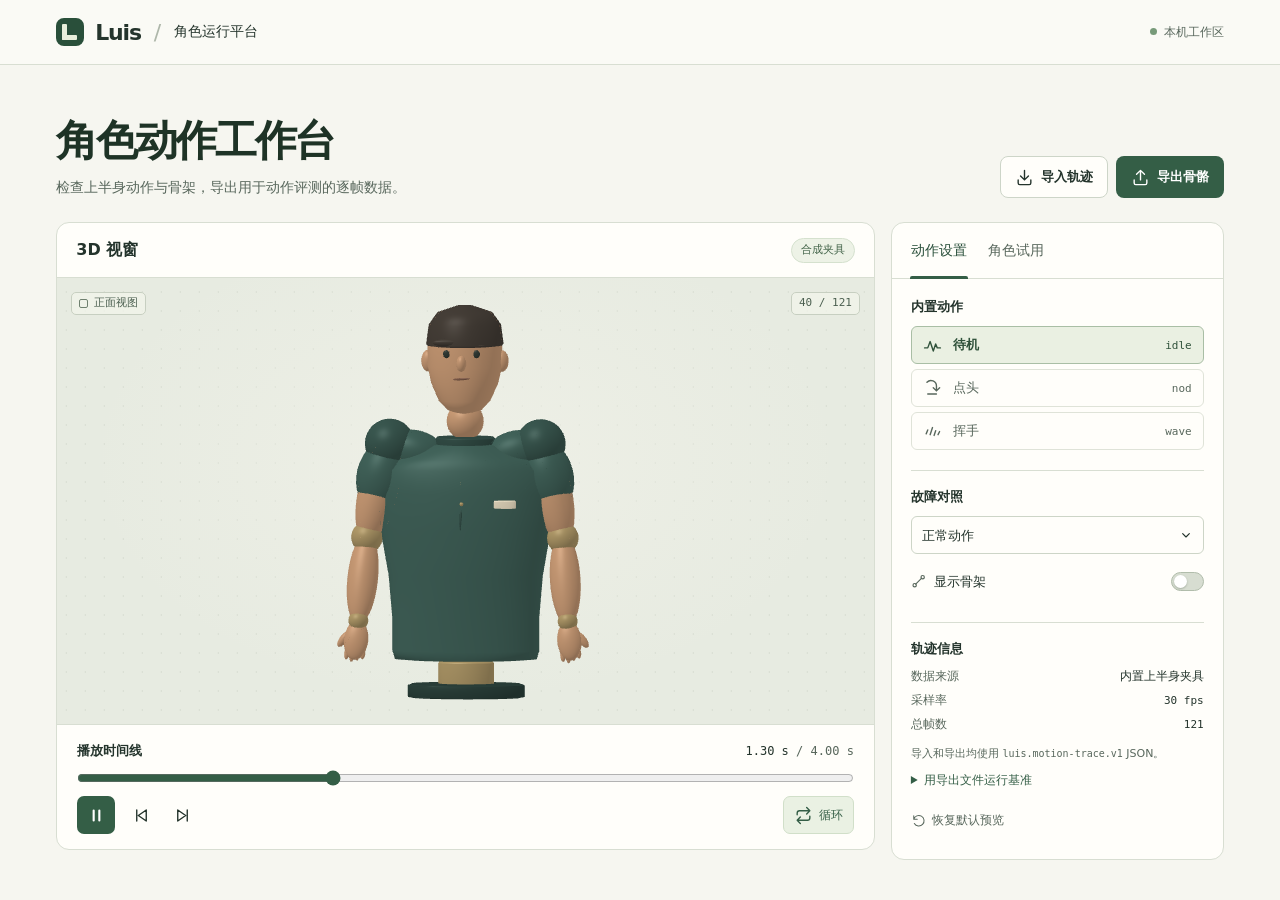
==== platform/web/index.html @ 9c7585a4 "Add Luis benchmark, motion ablations and web character runtime" ====
<!doctype html>
<html lang="zh-CN">
<head>
  <meta charset="utf-8">
  <meta name="viewport" content="width=device-width, initial-scale=1">
  <meta name="theme-color" content="#f6f6f0">
  <title>角色动作工作台 · Luis</title>
  <link rel="stylesheet" href="./style.css">
  <link rel="stylesheet" href="./companion.css">
</head>
<body>
  <svg class="symbols" xmlns="http://www.w3.org/2000/svg" aria-hidden="true">
    <symbol id="i-import" viewBox="0 0 24 24"><path d="M12 3v12m-5-5 5 5 5-5M4 15v4a2 2 0 0 0 2 2h12a2 2 0 0 0 2-2v-4"/></symbol>
    <symbol id="i-export" viewBox="0 0 24 24"><path d="M12 15V3m-5 5 5-5 5 5M4 15v4a2 2 0 0 0 2 2h12a2 2 0 0 0 2-2v-4"/></symbol>
    <symbol id="i-play" viewBox="0 0 24 24"><path d="m8 4 12 8-12 8z"/></symbol>
    <symbol id="i-pause" viewBox="0 0 24 24"><path d="M8 5v14m8-14v14" stroke-width="3"/></symbol>
    <symbol id="i-prev" viewBox="0 0 24 24"><path d="M6 5v14m12 0L8 12l10-7z"/></symbol>
    <symbol id="i-next" viewBox="0 0 24 24"><path d="M18 5v14M6 19l10-7L6 5z"/></symbol>
    <symbol id="i-loop" viewBox="0 0 24 24"><path d="m16 2 4 4-4 4M4 11V9a3 3 0 0 1 3-3h13M8 22l-4-4 4-4m12-1v2a3 3 0 0 1-3 3H4"/></symbol>
    <symbol id="i-idle" viewBox="0 0 24 24"><path d="M2 15h4l3-8 4 12 3-9 2 5h4"/></symbol>
    <symbol id="i-nod" viewBox="0 0 24 24"><path d="M5 4a7 7 0 0 1 12 5v6m-4-4 4 4 4-4M6 19h11"/></symbol>
    <symbol id="i-wave" viewBox="0 0 24 24"><path d="m4 15 2-5m3 6 3-9m2 10 2-6m3 5 2-4"/></symbol>
    <symbol id="i-chevron" viewBox="0 0 24 24"><path d="m7 10 5 5 5-5"/></symbol>
    <symbol id="i-skeleton" viewBox="0 0 24 24"><path d="m7 16 9-9"/><circle cx="5.5" cy="17.5" r="2.5"/><circle cx="17.5" cy="5.5" r="2.5"/></symbol>
    <symbol id="i-reset" viewBox="0 0 24 24"><path d="M3 10a9 9 0 1 1 1 7M3 4v6h6"/></symbol>
  </svg>
  <header class="mast">
    <div class="mast-inner">
      <div class="identity" aria-label="Luis 角色运行平台"><span class="brand-mark" aria-hidden="true"><i></i><i></i></span><span class="wordmark">Luis</span><span class="brand-slash" aria-hidden="true">/</span><span class="product-name">角色运行平台</span></div>
      <span id="storage-status" class="storage-state" role="status">正在打开工作区</span>
    </div>
  </header>
  <main class="workspace">
    <div class="page-head">
      <div><h1>角色动作工作台</h1><p>检查上半身动作与骨架，导出用于动作评测的逐帧数据。</p></div>
      <div class="file-actions">
        <input type="file" id="file-input" accept=".json,application/json" hidden>
        <button type="button" class="button secondary" id="import-file" disabled><svg class="icon"><use href="#i-import"/></svg>导入轨迹</button>
        <button type="button" class="button primary" id="export-file" disabled><svg class="icon"><use href="#i-export"/></svg>导出骨骼</button>
      </div>
    </div>
    <div class="workspace-grid">
      <section class="viewer-card card" aria-label="动作视窗和时间线">
        <header class="section-bar"><h2>3D 视窗</h2><span class="view-source" id="source-kind">合成夹具</span></header>
        <div class="stage" id="stage" tabindex="0" aria-label="正面角色预览，空格切换播放，方向键前后逐帧">
          <canvas id="character-canvas" aria-label="上半身角色实时 3D 动画">此浏览器未启用画布。</canvas>
          <div class="view-caption" aria-hidden="true"><span class="view-target"></span>正面视图</div>
          <div class="stage-count" aria-hidden="true"><span id="counter">—</span></div>
          <div class="canvas-error" id="canvas-error" hidden></div>
        </div>
        <div class="timeline">
          <div class="timeline-head"><label for="scrub">播放时间线</label><span><output id="time-current">0.00 s</output><span class="time-separator"> / </span><span id="time-total">—</span></span></div>
          <input id="scrub" type="range" min="0" max="0" step="1" value="0" aria-label="定位到指定帧" disabled>
          <div class="transport-row">
            <div class="transport" role="group" aria-label="播放控制">
              <button type="button" id="play" class="play-button" aria-label="播放" title="播放或暂停（空格）" disabled><svg class="icon"><use id="play-symbol" href="#i-play"/></svg></button>
              <button type="button" id="prev" class="tool" aria-label="上一帧" title="上一帧（向左键）" disabled><svg class="icon"><use href="#i-prev"/></svg></button>
              <button type="button" id="next" class="tool" aria-label="下一帧" title="下一帧（向右键）" disabled><svg class="icon"><use href="#i-next"/></svg></button>
            </div>
            <button type="button" id="loop" class="tool text-tool" aria-pressed="false" title="循环播放" disabled><svg class="icon"><use href="#i-loop"/></svg>循环</button>
          </div>
        </div>
      </section>
      <aside class="inspector card" aria-label="角色与动作设置">
        <div class="tab-list" role="tablist" aria-label="检查面板">
          <button id="tab-motion" class="tab" type="button" role="tab" aria-selected="true" aria-controls="motion-panel">动作设置</button>
          <button id="tab-companion" class="tab" type="button" role="tab" aria-selected="false" tabindex="-1" aria-controls="companion-panel">角色试用</button>
        </div>
        <section class="panel-body" id="motion-panel" role="tabpanel" aria-labelledby="tab-motion">
          <fieldset class="field-block"><legend>内置动作</legend><div class="clip-list">
            <button type="button" class="clip" data-action="idle" aria-pressed="false" disabled><svg class="icon"><use href="#i-idle"/></svg><span>待机</span><span class="clip-id">idle</span></button>
            <button type="button" class="clip" data-action="nod" aria-pressed="false" disabled><svg class="icon"><use href="#i-nod"/></svg><span>点头</span><span class="clip-id">nod</span></button>
            <button type="button" class="clip" data-action="wave" aria-pressed="false" disabled><svg class="icon"><use href="#i-wave"/></svg><span>挥手</span><span class="clip-id">wave</span></button>
          </div></fieldset>
          <div class="field-block inspect-display">
            <label class="block-name" for="fault">故障对照</label>
            <div class="select-wrap"><select id="fault" disabled><option value="none">正常动作</option><option value="stretch">前臂拉长</option><option value="detach">前臂脱节</option><option value="jitter">手臂抖动</option></select><svg class="icon"><use href="#i-chevron"/></svg></div>
            <label class="switch-line" for="skeleton"><span><svg class="icon"><use href="#i-skeleton"/></svg>显示骨架</span><input type="checkbox" id="skeleton" role="switch" disabled><span class="switch-ui" aria-hidden="true"></span></label>
          </div>
          <div class="field-block data-block">
            <h2 class="block-name">轨迹信息</h2>
            <dl><div><dt>数据来源</dt><dd id="source-name">—</dd></div><div><dt>采样率</dt><dd id="sample-rate">—</dd></div><div><dt>总帧数</dt><dd id="frame-total">—</dd></div></dl>
            <p class="format-note">导入和导出均使用 <code>luis.motion-trace.v1</code> JSON。</p>
            <details class="bench-help"><summary>用导出文件运行基准</summary><p>在 Luis 仓库根目录执行，将文件名换为实际下载路径。</p><code>python3 benchmark/motion.py trace.json</code></details>
          </div>
          <button type="button" id="reset" class="reset-button" disabled><svg class="icon"><use href="#i-reset"/></svg>恢复默认预览</button>
        </section>
        <div class="panel-body" id="companion-panel" role="tabpanel" aria-labelledby="tab-companion" hidden></div>
      </aside>
    </div>
    <div class="notice" role="status" aria-live="polite" id="notice"></div>
    <noscript><p>请启用 JavaScript 后使用角色预览和轨迹导入。</p></noscript>
  </main>
  <script type="module" src="./app.js"></script>
</body>
</html>
---- platform/web/style.css ----
:root {
  color-scheme: light;
  --ink: #24342c;
  --muted: #58675c;
  --line: #d8ded2;
  --green: #345e46;
  --deep: #294f3a;
  --paper: #f6f6f0;
  --panel: #fffefa;
  --mono: "IBM Plex Mono", "SFMono-Regular", Consolas, monospace;
  font-family: "Inter", "PingFang SC", "Microsoft YaHei", system-ui, sans-serif;
  color: var(--ink);
  background: var(--paper);
  -webkit-font-smoothing: antialiased;
}
* { box-sizing: border-box; }
[hidden], .symbols { display: none !important; }
body { margin: 0; min-width: 288px; }
button, input, select, textarea { font: inherit; }
button, select { cursor: pointer; }
button:disabled, select:disabled, input:disabled { cursor: default; opacity: .48; }
button, select, input { color: inherit; }
button { touch-action: manipulation; }
button:focus-visible, select:focus-visible, input:focus-visible, [tabindex]:focus-visible, textarea:focus-visible {
  outline: 3px solid #357458;
  outline-offset: 3px;
}
h1, h2, p, dl, dd, fieldset, legend { margin: 0; }
.icon { display: inline-block; flex: none; width: 19px; height: 19px; fill: none; stroke: currentColor; stroke-width: 1.75; stroke-linecap: round; stroke-linejoin: round; pointer-events: none; }
.mast { border-bottom: 1px solid var(--line); background: #fafaf5; }
.mast-inner, .workspace { max-width: 1304px; margin: 0 auto; padding-inline: clamp(16px, 4.4vw, 65px); }
.mast-inner, .identity, .storage-state, .file-actions, .button, .section-bar, .transport-row, .transport, .tool, .play-button, .timeline-head, .view-caption, .switch-line, .switch-line > span:first-child, .reset-button { display: flex; align-items: center; }
.mast-inner { min-height: 64px; justify-content: space-between; gap: 14px; }
.identity { gap: 11px; white-space: nowrap; }
.brand-mark { width: 28px; height: 28px; display: grid; grid-template: 1fr / 1fr; border-radius: 8px; background: var(--deep); align-items: end; justify-items: start; padding: 6px; }
.brand-mark i { grid-area: 1/1; background: #e8efdb; border-radius: 1px; width: 5px; height: 16px; }
.brand-mark i + i { width: 15px; height: 5px; }
.wordmark { font-size: 22px; font-weight: 650; letter-spacing: -.055em; }
.brand-slash { color: #aeb7aa; margin: 0 2px; font-size: 22px; font-weight: 300; }
.product-name { font-weight: 550; font-size: 14px; }
.storage-state { color: var(--muted); font-size: 12px; line-height: 1.4; gap: 7px; }
.storage-state::before { content: ""; width: 7px; height: 7px; border-radius: 50%; background: #779a79; flex: none; }
.storage-state.is-error::before { background: #b15332; }
.workspace { padding-top: clamp(26px, 4vw, 52px); padding-bottom: 35px; }
.page-head { display: flex; align-items: flex-end; justify-content: space-between; gap: 20px; margin-bottom: 24px; }
.page-head h1 { color: #1e3326; font-size: clamp(27px, 3.3vw, 42px); letter-spacing: -.055em; font-weight: 650; line-height: 1.18; }
.page-head p { margin-top: 11px; font-size: 14px; color: var(--muted); line-height: 1.55; }
.file-actions { gap: 8px; flex-shrink: 0; }
.button { border: 1px solid transparent; border-radius: 8px; padding: 0 14px; min-height: 42px; gap: 7px; font-size: 13px; font-weight: 600; justify-content: center; }
.primary { background: var(--green); color: #fff; }
.primary:hover:enabled, .play-button:hover:enabled { background: #224b34; }
.secondary { background: var(--panel); border-color: #cdd5c8; }
.secondary:hover:enabled, .tool:hover:enabled, .reset-button:hover:enabled { background: #eef1e8; }
.workspace-grid { display: grid; grid-template-columns: minmax(0, 1fr) clamp(284px, 26vw, 350px); align-items: start; gap: 16px; }
.card { background: var(--panel); border: 1px solid #d8ded2; border-radius: 13px; min-width: 0; }
.viewer-card, .inspector { overflow: hidden; }
.section-bar { justify-content: space-between; padding: 0 19px; min-height: 55px; border-bottom: 1px solid var(--line); }
.section-bar h2 { font-size: 16px; font-weight: 620; }
.view-source { padding: 3px 9px; background: #edf2e6; color: #436449; border: 1px solid #d5e1ce; border-radius: 20px; font-size: 11px; line-height: 1.5; }
.stage {
  position: relative; isolation: isolate; width: 100%; height: clamp(340px, 35vw, 446px); overflow: hidden;
  background-color: #e7ebe1;
  background-image: radial-gradient(ellipse at 50% 41%, #f2f2e9a8 0%, transparent 65%), radial-gradient(circle, #85928050 .75px, transparent 1px);
  background-size: auto, 19px 19px; background-position: center;
}
.stage:focus-visible { outline-offset: -3px; z-index: 1; }
#character-canvas { display: block; width: 100%; height: 100%; }
.view-caption, .stage-count { pointer-events: none; position: absolute; top: 14px; color: #4b5f50; font-size: 11px; line-height: 1.65; background: #f2f4eabf; border: 1px solid #c7cfc1; border-radius: 5px; }
.view-caption { left: 14px; gap: 6px; padding: 1px 7px; }
.view-target { display: inline-block; border: 1px solid #6f806f; width: 9px; height: 9px; border-radius: 2px; }
.stage-count { right: 14px; padding: 1px 7px; font-family: var(--mono); font-variant-numeric: tabular-nums; }
.canvas-error { position: absolute; top: 50%; left: 50%; transform: translate(-50%,-50%); width: min(80%, 400px); background: #fff8e8; border: 1px solid #cead77; padding: 12px 15px; border-radius: 8px; font-size: 14px; }
.timeline { padding: 17px 20px 15px; border-top: 1px solid var(--line); }
.timeline-head, .transport-row { justify-content: space-between; gap: 8px; }
.timeline-head label { font-size: 13px; font-weight: 620; }
.timeline-head > span { font-family: var(--mono); font-variant-numeric: tabular-nums; font-size: 12px; white-space: nowrap; }
.time-separator, #time-total { color: var(--muted); }
#scrub { display: block; width: 100%; min-height: 26px; margin: 5px 0; padding: 0; accent-color: var(--green); cursor: pointer; }
.transport { gap: 3px; }
.tool, .play-button, .reset-button { justify-content: center; background: transparent; border: 1px solid transparent; border-radius: 7px; min-width: 38px; min-height: 38px; padding: 0 8px; }
.play-button { background: var(--green); color: white; margin-right: 4px; }
.play-button .icon { width: 17px; }
.text-tool { gap: 6px; font-weight: 550; font-size: 12px; padding-inline: 10px; }
.text-tool[aria-pressed="true"] { color: var(--green); background: #eaf1e3; border-color: #d1dfc9; }
.tab-list { display: flex; gap: 19px; padding: 0 18px; border-bottom: 1px solid var(--line); }
.tab { position: relative; border: 0; min-height: 55px; padding: 0 1px; background: transparent; font-size: 14px; color: var(--muted); font-weight: 580; }
.tab[aria-selected="true"] { color: var(--deep); }
.tab[aria-selected="true"]::after { content: ""; position: absolute; bottom: -1px; left: 0; right: 0; height: 3px; border-radius: 2px 2px 0 0; background: var(--green); }
.panel-body { padding: 19px; }
.field-block { border: 0; padding: 0; min-width: 0; }
.field-block + .field-block { margin-top: 20px; border-top: 1px solid var(--line); padding-top: 17px; }
.field-block legend, .block-name { font-weight: 620; font-size: 13px; display: block; margin-bottom: 10px; padding: 0; }
.clip-list { display: flex; flex-direction: column; gap: 5px; }
.clip { display: flex; align-items: center; gap: 11px; padding: 8px 11px; min-height: 38px; border: 1px solid #dfe3d8; background: transparent; border-radius: 6px; text-align: left; color: var(--muted); font-size: 13px; }
.clip:hover:enabled { border-color: #99af96; }
.clip[aria-pressed="true"] { background: #eaf0e2; border-color: #a9bea5; color: #30523b; font-weight: 600; }
.clip-id { margin-left: auto; font: 11px var(--mono); }
.select-wrap { position: relative; }
.select-wrap select { width: 100%; min-height: 38px; border-radius: 6px; border: 1px solid #cdd5c7; background: #fffefa; appearance: none; padding: 0 32px 0 10px; font-size: 13px; }
.select-wrap .icon { width: 16px; position: absolute; right: 10px; top: 50%; transform: translateY(-50%); }
.switch-line { position: relative; min-height: 41px; margin-top: 7px; cursor: pointer; gap: 8px; justify-content: space-between; font-size: 13px; }
.switch-line > span:first-child { gap: 7px; }
.switch-line .icon { color: var(--muted); width: 16px; }
.switch-line input { position: absolute; right: 0; opacity: 0; }
.switch-ui { flex: none; width: 33px; height: 19px; border-radius: 13px; background: #d7ddd1; border: 1px solid #b1bdab; display: flex; align-items: center; padding: 2px; }
.switch-ui::after { content: ""; width: 13px; height: 13px; background: white; border-radius: 50%; box-shadow: 0 1px 2px #3548344d; }
.switch-line input:checked + .switch-ui { justify-content: flex-end; background: var(--green); border-color: var(--green); }
.switch-line input:focus-visible + .switch-ui { outline: 3px solid #357458; outline-offset: 3px; }
.data-block dl > div { display: flex; justify-content: space-between; align-items: baseline; gap: 12px; margin-top: 7px; font-size: 12px; }
.data-block dt { color: var(--muted); white-space: nowrap; }
.data-block dd { text-align: right; overflow-wrap: anywhere; }
#sample-rate, #frame-total { font-family: var(--mono); font-size: 11px; }
.format-note { margin-top: 12px; color: var(--muted); line-height: 1.6; font-size: 11px; }
.format-note code { font: 10px var(--mono); }
.bench-help { margin-top: 8px; color: var(--muted); font-size: 12px; line-height: 1.55; }
.bench-help summary { color: var(--green); cursor: pointer; }
.bench-help summary:focus-visible { outline: 2px solid var(--green); outline-offset: 3px; }
.bench-help p { margin-block: 6px; }
.bench-help code { display: block; padding: 6px 8px; border-radius: 5px; background: #eef2e8; font: 11px/1.6 var(--mono); overflow-wrap: anywhere; }
.reset-button { margin-top: 12px; gap: 6px; padding: 0 5px; margin-left: -5px; font-size: 12px; color: var(--muted); }
.reset-button .icon { width: 14px; }
.notice { margin-top: 13px; color: var(--muted); font-size: 13px; line-height: 1.65; overflow-wrap: anywhere; }
.notice:empty { display: none; }
.notice.is-error { color: #91482d; }
@media (max-width: 770px) {
  .workspace-grid { grid-template-columns: minmax(0,1fr); }
  .mast-inner, .workspace { padding-inline: 18px; }
  .stage { height: clamp(270px, 59vw, 440px); }
  .panel-body { padding: 18px; }
  .clip-list { display: grid; grid-template-columns: repeat(3,minmax(0,1fr)); }
  .clip { justify-content: center; gap: 6px; min-height: 42px; }
  .clip-id { display: none; }
  .file-actions .button, .transport button, .tool, .switch-line { min-height: 44px; }
  .tool, .play-button { min-width: 44px; }
  .storage-state { font-size: 11px; }
  .companion-active .viewer-card { position: sticky; top: 0; z-index: 2; }
  .companion-active .viewer-card .section-bar { min-height: 32px; }
  .companion-active .viewer-card .section-bar h2 { font-size: 13px; }
  .companion-active .viewer-card .stage { height: clamp(124px, 23vh, 190px); }
  .companion-active .viewer-card .timeline { display: none; }
  .companion-active .inspector :is(button, input, select, textarea) { scroll-margin-block-start: min(230px, 32vh); }
}
@media (max-width: 540px) {
  .mast-inner { min-height: 52px; }
  .mast-inner, .workspace { padding-inline: 12px; }
  .identity { gap: 7px; }
  .brand-mark { width: 24px; height: 24px; padding: 5px; border-radius: 6px; }
  .brand-mark i { height: 14px; }
  .brand-mark i + i { width: 13px; height: 5px; }
  .wordmark { font-size: 20px; }
  .product-name { font-size: 12px; }
  .page-head { display: grid; justify-content: stretch; gap: 13px; margin-bottom: 15px; }
  .page-head p { margin-top: 6px; font-size: 13px; }
  .button { flex: 1; }
  .stage { height: clamp(247px, 74vw, 340px); }
  .section-bar { min-height: 43px; padding-inline: 14px; }
  .timeline { padding: 12px 14px; }
  .workspace { padding-top: 20px; }
  .workspace-grid { gap: 12px; }
}
@media (prefers-reduced-motion: reduce) { *, *::before, *::after { scroll-behavior: auto !important; } }
---- platform/web/companion.css ----
.cp-panel {display:grid;gap:.65rem;color:inherit;font:inherit}
.cp-panel>label,.cp-panel .cp-actions>label {display:grid;gap:.3rem;min-width:0;font-size:.82rem}
.cp-panel label:has(input[type=checkbox]) {display:flex;flex-direction:row-reverse;justify-content:flex-end;align-items:center;gap:.5rem}
.cp-panel input:not([type=checkbox]),.cp-panel select {width:100%;min-width:0;box-sizing:border-box;padding:.47rem .55rem;border:1px solid #b9c7c0;border-radius:.35rem;background:white;color:#243d35;font:inherit}
.cp-panel input[type=color] {width:3.5rem;min-height:2.2rem;padding:.14rem}
.cp-panel h3 {font-size:.93rem;margin:.65rem 0 0}
.cp-panel p {margin:0;font-size:.82rem;line-height:1.5}
.cp-panel .cp-actions{display:flex;align-items:flex-end;gap:.35rem;flex-wrap:wrap}
.cp-actions button {background:#f3f7f3;color:#1b493c;border:1px solid #aec3b9;border-radius:.4rem;padding:.45rem .55rem;font:inherit;font-size:.8rem;cursor:pointer}
.cp-actions button:hover {background:#e1eee6}
.cp-actions label:first-child {flex:1}
.cp-answer:not(:empty) {padding:.6rem;border-left:2px solid #386552;background:#eef5f0}
.cp-note {color:#476356}
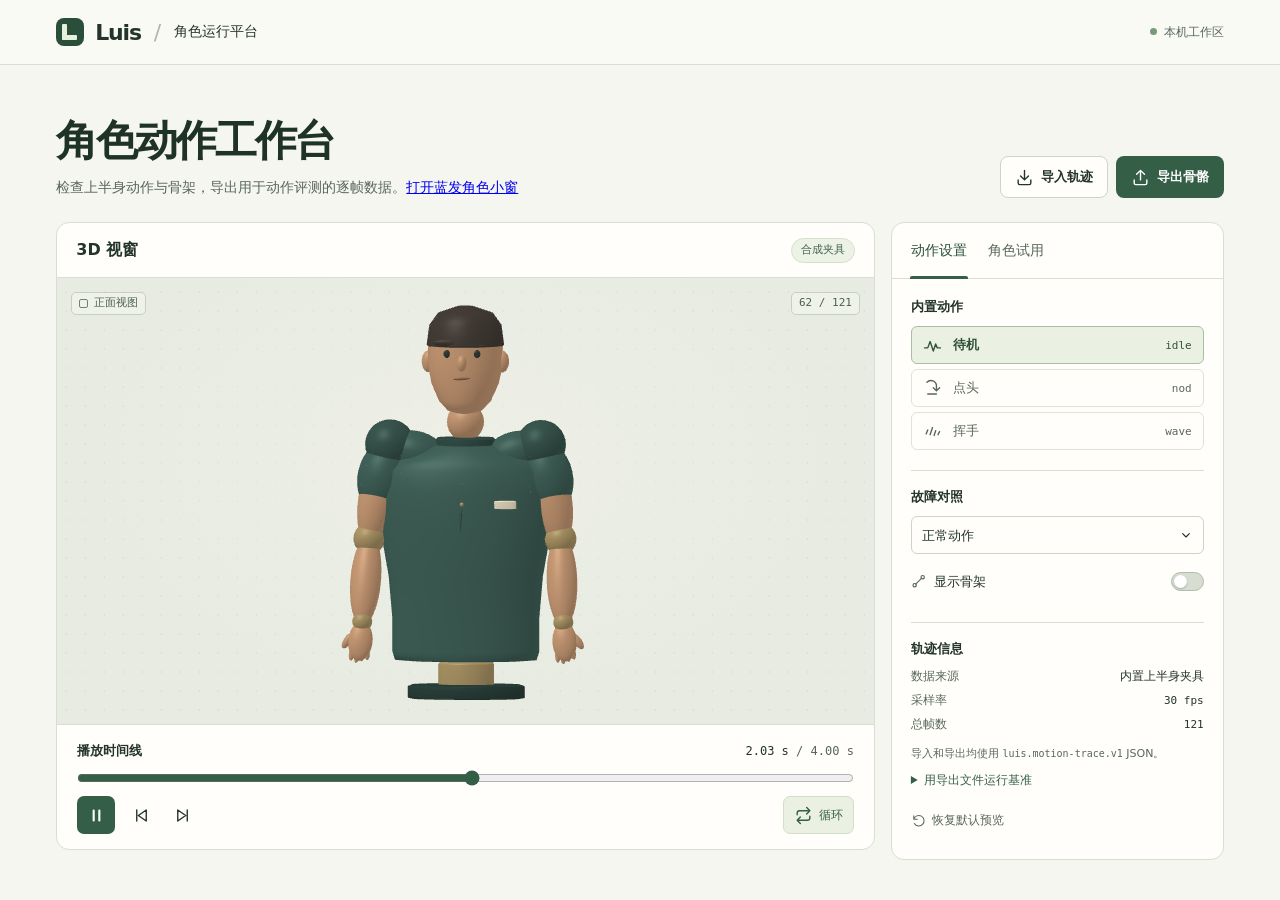
==== commit d535b3fa: "Add a touch-responsive blue-haired character window for mobile" ====
--- a/platform/web/index.html
+++ b/platform/web/index.html
@@ -32,7 +32,7 @@
   </header>
   <main class="workspace">
     <div class="page-head">
-      <div><h1>角色动作工作台</h1><p>检查上半身动作与骨架，导出用于动作评测的逐帧数据。</p></div>
+      <div><h1>角色动作工作台</h1><p>检查上半身动作与骨架，导出用于动作评测的逐帧数据。<a href="./window/">打开蓝发角色小窗</a></p></div>
       <div class="file-actions">
         <input type="file" id="file-input" accept=".json,application/json" hidden>
         <button type="button" class="button secondary" id="import-file" disabled><svg class="icon"><use href="#i-import"/></svg>导入轨迹</button>
